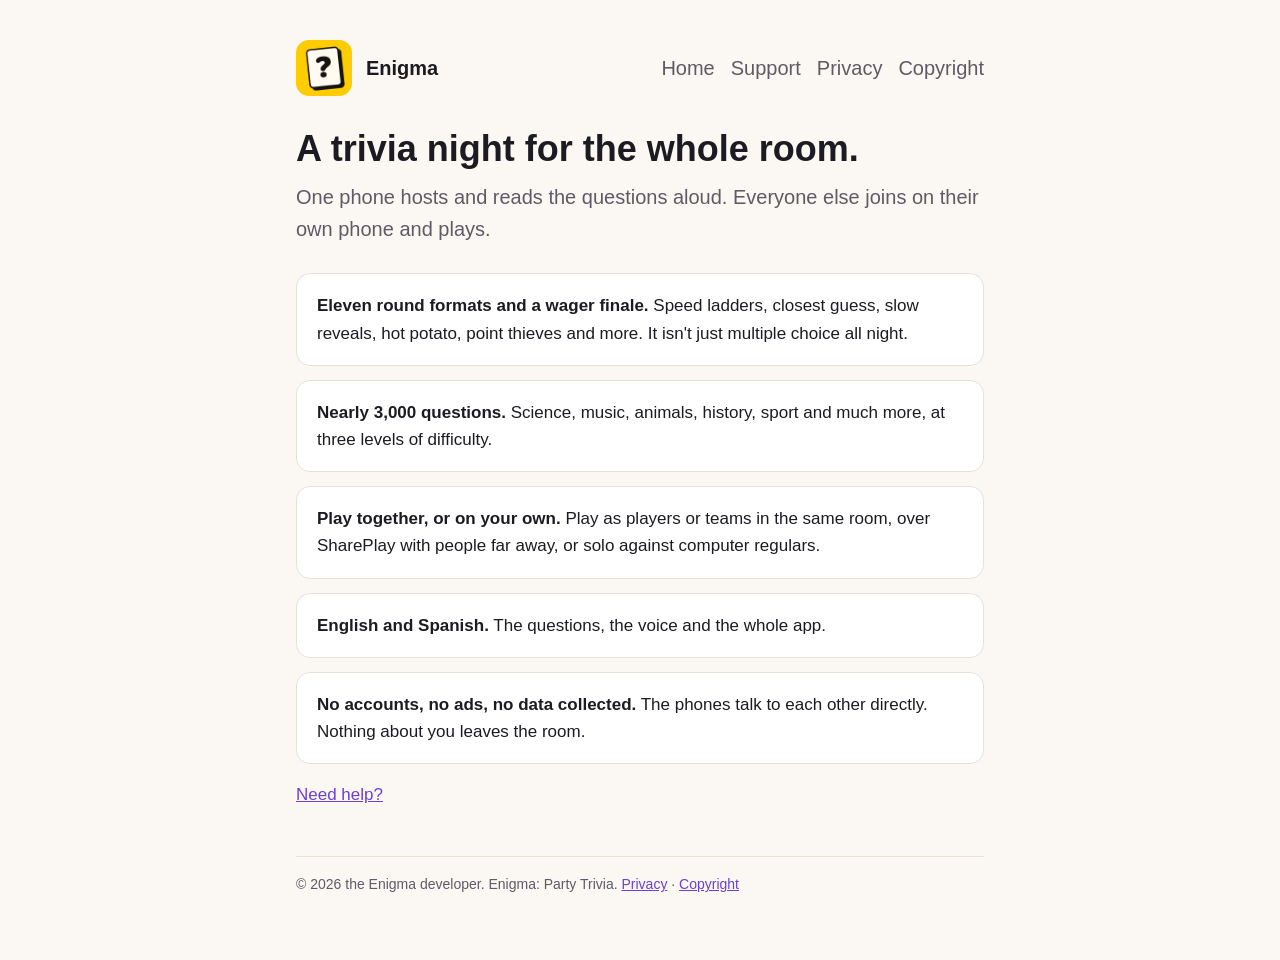
==== index.html @ 1c3e8d61 "Enigma support, marketing, privacy and copyright pages" ====
<!doctype html><html lang="en"><head><meta charset="utf-8"><meta name="viewport" content="width=device-width,initial-scale=1">
<title>Enigma: Party Trivia</title><meta name="description" content="Enigma: Party Trivia — a trivia night for the whole room, played on your phones.">
<link rel="icon" href="icon.png"><link rel="stylesheet" href="style.css"></head><body><main>
<header><img src="icon.png" alt=""><a href="./">Enigma</a><nav><a href="./">Home</a><a href="support.html">Support</a><a href="privacy.html">Privacy</a><a href="copyright.html">Copyright</a></nav></header>
<h1>A trivia night for the whole room.</h1>
<p class="lede">One phone hosts and reads the questions aloud. Everyone else joins on their own phone and plays.</p>
<div class="card"><strong>Eleven round formats and a wager finale.</strong> Speed ladders, closest guess, slow reveals, hot potato, point thieves and more. It isn't just multiple choice all night.</div>
<div class="card"><strong>Nearly 3,000 questions.</strong> Science, music, animals, history, sport and much more, at three levels of difficulty.</div>
<div class="card"><strong>Play together, or on your own.</strong> Play as players or teams in the same room, over SharePlay with people far away, or solo against computer regulars.</div>
<div class="card"><strong>English and Spanish.</strong> The questions, the voice and the whole app.</div>
<div class="card"><strong>No accounts, no ads, no data collected.</strong> The phones talk to each other directly. Nothing about you leaves the room.</div>
<p><a href="support.html">Need help?</a></p>
<footer>© 2026 the Enigma developer. Enigma: Party Trivia. <a href="privacy.html">Privacy</a> · <a href="copyright.html">Copyright</a></footer></main></body></html>
---- style.css ----
:root{--bg:#fbf8f3;--fg:#1d1b22;--muted:#5f5a66;--accent:#6b3fd4;--card:#fff;--line:#e7e1d8}
@media (prefers-color-scheme:dark){:root{--bg:#141218;--fg:#f1eef5;--muted:#a9a3b3;--accent:#b596ff;--card:#1e1b24;--line:#2e2a36}}
*{box-sizing:border-box}
body{margin:0;background:var(--bg);color:var(--fg);font:17px/1.6 -apple-system,BlinkMacSystemFont,"Segoe UI",Roboto,sans-serif}
main{max-width:720px;margin:0 auto;padding:40px 16px 64px}
header{display:flex;align-items:center;gap:14px;margin-bottom:32px}
header img{width:56px;height:56px;border-radius:13px}
header a{color:inherit;text-decoration:none;font-weight:700;font-size:20px}
nav{margin-left:auto;display:flex;gap:16px;flex-wrap:wrap;font-size:15px}
nav a{color:var(--muted);font-weight:500}
h1{font-size:36px;line-height:1.15;margin:0 0 12px}
h2{font-size:21px;margin:32px 0 8px}
a{color:var(--accent)}
.lede{font-size:20px;color:var(--muted);margin:0 0 28px}
.card{background:var(--card);border:1px solid var(--line);border-radius:14px;padding:18px 20px;margin:14px 0}
ul{padding-left:20px}
footer{margin-top:48px;padding-top:16px;border-top:1px solid var(--line);color:var(--muted);font-size:14px}
@media (max-width:520px){header{flex-wrap:wrap}nav{margin-left:0;width:100%}h1{font-size:30px}}
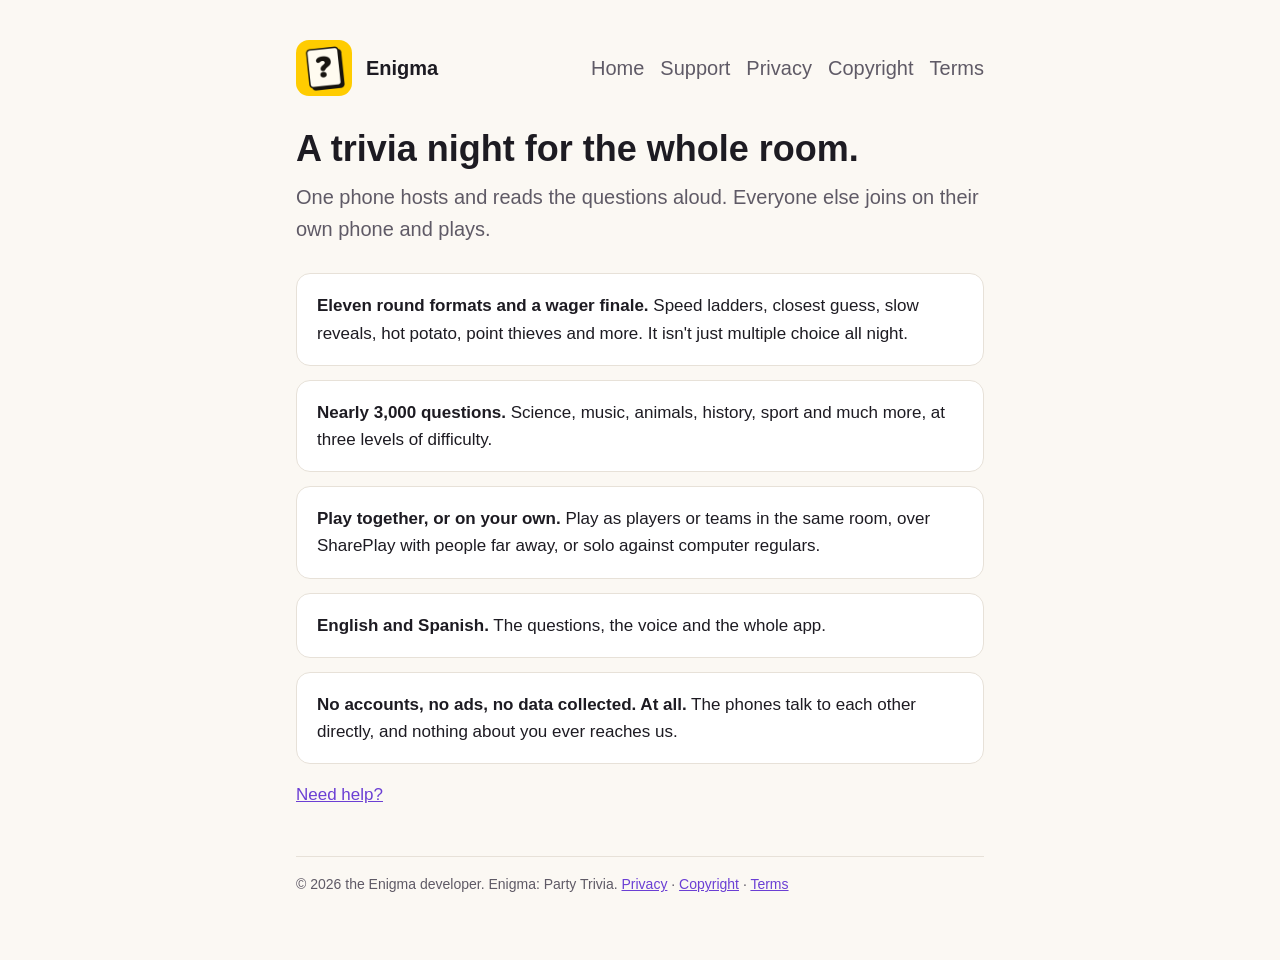
==== commit 0106112a: "Terms and disclaimer; privacy spelled out" ====
--- a/index.html
+++ b/index.html
@@ -1,13 +1,13 @@
 <!doctype html><html lang="en"><head><meta charset="utf-8"><meta name="viewport" content="width=device-width,initial-scale=1">
 <title>Enigma: Party Trivia</title><meta name="description" content="Enigma: Party Trivia — a trivia night for the whole room, played on your phones.">
 <link rel="icon" href="icon.png"><link rel="stylesheet" href="style.css"></head><body><main>
-<header><img src="icon.png" alt=""><a href="./">Enigma</a><nav><a href="./">Home</a><a href="support.html">Support</a><a href="privacy.html">Privacy</a><a href="copyright.html">Copyright</a></nav></header>
+<header><img src="icon.png" alt=""><a href="./">Enigma</a><nav><a href="./">Home</a><a href="support.html">Support</a><a href="privacy.html">Privacy</a><a href="copyright.html">Copyright</a><a href="terms.html">Terms</a></nav></header>
 <h1>A trivia night for the whole room.</h1>
 <p class="lede">One phone hosts and reads the questions aloud. Everyone else joins on their own phone and plays.</p>
 <div class="card"><strong>Eleven round formats and a wager finale.</strong> Speed ladders, closest guess, slow reveals, hot potato, point thieves and more. It isn't just multiple choice all night.</div>
 <div class="card"><strong>Nearly 3,000 questions.</strong> Science, music, animals, history, sport and much more, at three levels of difficulty.</div>
 <div class="card"><strong>Play together, or on your own.</strong> Play as players or teams in the same room, over SharePlay with people far away, or solo against computer regulars.</div>
 <div class="card"><strong>English and Spanish.</strong> The questions, the voice and the whole app.</div>
-<div class="card"><strong>No accounts, no ads, no data collected.</strong> The phones talk to each other directly. Nothing about you leaves the room.</div>
+<div class="card"><strong>No accounts, no ads, no data collected. At all.</strong> The phones talk to each other directly, and nothing about you ever reaches us.</div>
 <p><a href="support.html">Need help?</a></p>
-<footer>© 2026 the Enigma developer. Enigma: Party Trivia. <a href="privacy.html">Privacy</a> · <a href="copyright.html">Copyright</a></footer></main></body></html>
+<footer>© 2026 the Enigma developer. Enigma: Party Trivia. <a href="privacy.html">Privacy</a> · <a href="copyright.html">Copyright</a> · <a href="terms.html">Terms</a></footer></main></body></html>
